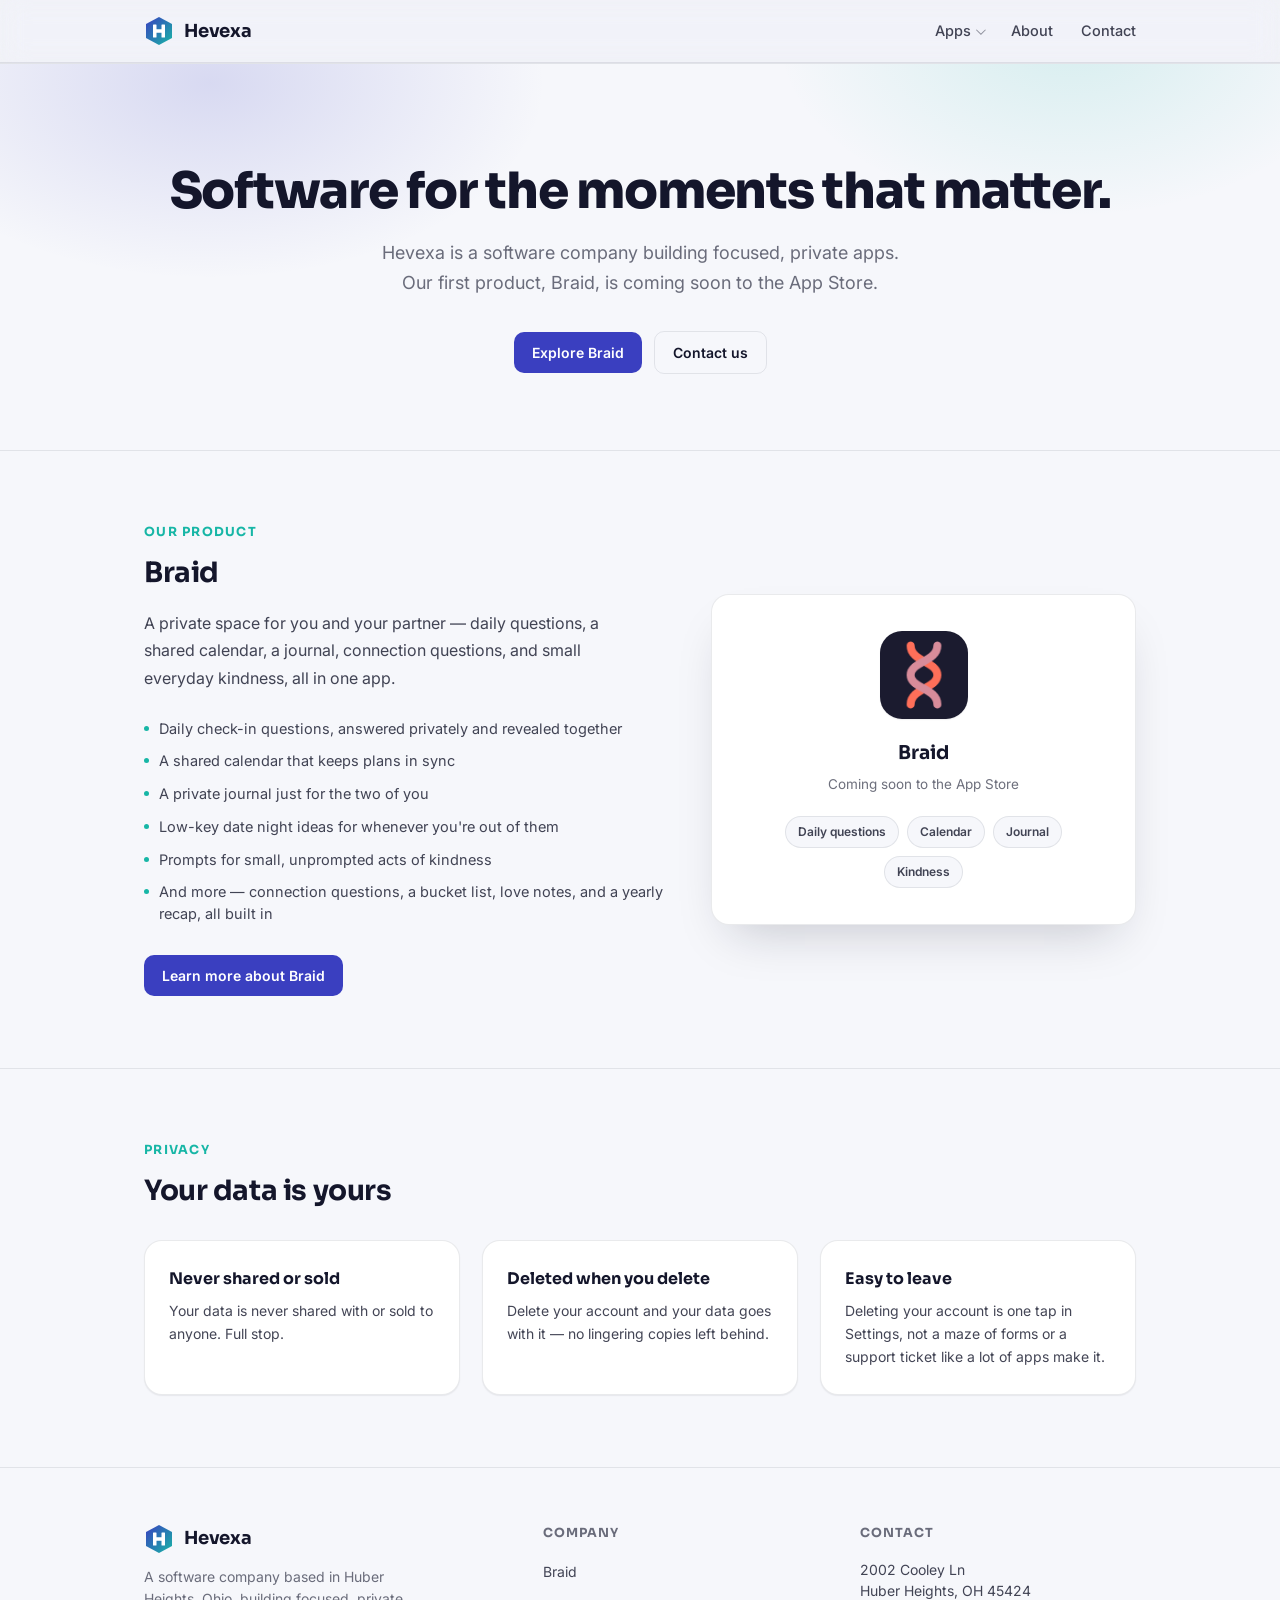
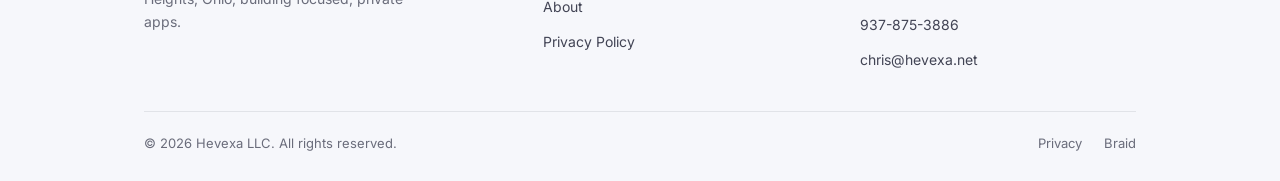
==== index.html @ f5523783 "Add hevexa.net's own privacy policy page Previously the footer's "Privacy Policy" link pointed off-s" ====
<!DOCTYPE html>
<html lang="en">
<head>
<meta charset="UTF-8">
<meta name="viewport" content="width=device-width, initial-scale=1.0">
<title>Hevexa LLC — Software company in Huber Heights, Ohio</title>
<meta name="description" content="Hevexa LLC is a software company based in Huber Heights, Ohio. Our first product, Braid, is a private app for couples — coming soon to the App Store.">
<link rel="canonical" href="https://hevexa.net/">
<link rel="icon" type="image/svg+xml" href="logo.svg">
<link rel="apple-touch-icon" href="logo.svg">
<meta name="theme-color" content="#3A3FC0">

<meta property="og:type" content="website">
<meta property="og:site_name" content="Hevexa">
<meta property="og:title" content="Hevexa LLC">
<meta property="og:description" content="A software company based in Huber Heights, Ohio, building Braid — a private app for couples.">
<meta property="og:url" content="https://hevexa.net/">
<meta property="og:image" content="https://hevexa.net/logo.svg">
<meta name="twitter:card" content="summary">
<meta name="twitter:title" content="Hevexa LLC">
<meta name="twitter:description" content="A software company based in Huber Heights, Ohio, building Braid — a private app for couples.">

<link rel="preconnect" href="https://fonts.googleapis.com">
<link rel="preconnect" href="https://fonts.gstatic.com" crossorigin>
<link href="https://fonts.googleapis.com/css2?family=Sora:wght@600;700;800&family=Inter:wght@400;500;600&display=swap" rel="stylesheet">
<link rel="stylesheet" href="styles.css">

<script type="application/ld+json">
{
  "@context": "https://schema.org",
  "@type": "Organization",
  "name": "Hevexa",
  "legalName": "Hevexa LLC",
  "url": "https://hevexa.net/",
  "logo": "https://hevexa.net/logo.svg",
  "telephone": "+1-937-875-3886",
  "email": "chris@hevexa.net",
  "address": {
    "@type": "PostalAddress",
    "streetAddress": "2002 Cooley Ln",
    "addressLocality": "Huber Heights",
    "addressRegion": "OH",
    "postalCode": "45424",
    "addressCountry": "US"
  },
  "sameAs": [
    "https://braid.hevexa.net/"
  ]
}
</script>
</head>
<body>

<header class="site-header">
  <div class="wrap">
    <a class="brand" href="./">
      <img src="logo.svg" alt="Hevexa">
      <span>Hevexa</span>
    </a>
    <nav class="site-nav">
      <details class="nav-dropdown">
        <summary>Apps</summary>
        <div class="dropdown-menu">
          <a href="#braid">Braid</a>
        </div>
      </details>
      <a href="about.html">About</a>
      <a href="#contact">Contact</a>
    </nav>
  </div>
</header>

<main>
  <section class="hero">
    <div class="wrap">
      <h1>Software for the moments that matter.</h1>
      <p class="lead">Hevexa is a software company building focused, private apps. Our first product, Braid, is coming soon to the App Store.</p>
      <div class="hero-actions">
        <a class="btn btn-primary" href="#braid">Explore Braid</a>
        <a class="btn btn-ghost" href="#contact">Contact us</a>
      </div>
    </div>
  </section>

  <section id="braid">
    <div class="wrap">
      <div class="product-grid">
        <div class="product-copy">
          <h2 class="section-title">Our product</h2>
          <h3 class="section-heading">Braid</h3>
          <p>A private space for you and your partner — daily questions, a shared calendar, a journal, connection questions, and small everyday kindness, all in one app.</p>
          <ul class="feature-list">
            <li>Daily check-in questions, answered privately and revealed together</li>
            <li>A shared calendar that keeps plans in sync</li>
            <li>A private journal just for the two of you</li>
            <li>Low-key date night ideas for whenever you're out of them</li>
            <li>Prompts for small, unprompted acts of kindness</li>
            <li>And more — connection questions, a bucket list, love notes, and a yearly recap, all built in</li>
          </ul>
          <a class="btn btn-primary" href="https://braid.hevexa.net/">Learn more about Braid</a>
        </div>
        <div class="product-visual">
          <div class="icon-frame">
            <img src="braid-icon.png" alt="Braid app icon">
          </div>
          <h4>Braid</h4>
          <p class="store-status">Coming soon to the App Store</p>
          <div class="chip-row">
            <span class="chip">Daily questions</span>
            <span class="chip">Calendar</span>
            <span class="chip">Journal</span>
            <span class="chip">Kindness</span>
          </div>
        </div>
      </div>
    </div>
  </section>

  <section>
    <div class="wrap">
      <h2 class="section-title">Privacy</h2>
      <h3 class="section-heading">Your data is yours</h3>
      <div class="value-grid" style="margin-top:28px;">
        <div class="value-card">
          <h4>Never shared or sold</h4>
          <p>Your data is never shared with or sold to anyone. Full stop.</p>
        </div>
        <div class="value-card">
          <h4>Deleted when you delete</h4>
          <p>Delete your account and your data goes with it — no lingering copies left behind.</p>
        </div>
        <div class="value-card">
          <h4>Easy to leave</h4>
          <p>Deleting your account is one tap in Settings, not a maze of forms or a support ticket like a lot of apps make it.</p>
        </div>
      </div>
    </div>
  </section>

</main>

<footer class="site-footer" id="contact">
  <div class="wrap">
    <div class="footer-grid">
      <div class="footer-brand">
        <a class="brand" href="./">
          <img src="logo.svg" alt="Hevexa">
          <span>Hevexa</span>
        </a>
        <p>A software company based in Huber Heights, Ohio, building focused, private apps.</p>
      </div>
      <div class="footer-col">
        <h5>Company</h5>
        <ul>
          <li><a href="#braid">Braid</a></li>
          <li><a href="about.html">About</a></li>
          <li><a href="privacy.html">Privacy Policy</a></li>
        </ul>
      </div>
      <div class="footer-col">
        <h5>Contact</h5>
        <ul>
          <li class="plain">2002 Cooley Ln<br>Huber Heights, OH 45424</li>
          <li><a href="tel:+19378753886">937-875-3886</a></li>
          <li><a href="mailto:chris@hevexa.net">chris@hevexa.net</a></li>
        </ul>
      </div>
    </div>
    <div class="footer-bottom">
      <p>&copy; 2026 Hevexa LLC. All rights reserved.</p>
      <p class="legal-links">
        <a href="privacy.html">Privacy</a>
        <a href="https://braid.hevexa.net/">Braid</a>
      </p>
    </div>
  </div>
</footer>

<script>
document.addEventListener('click', function (e) {
  document.querySelectorAll('.nav-dropdown[open]').forEach(function (d) {
    if (!d.contains(e.target)) d.removeAttribute('open');
  });
});
</script>

</body>
</html>
---- styles.css ----
:root {
  --ink: #14162B;
  --ink-rgb: 20, 22, 43;
  --muted: rgba(var(--ink-rgb), 0.62);
  --muted-strong: rgba(var(--ink-rgb), 0.8);
  --bg: #F6F7FB;
  --card-bg: #FFFFFF;
  --line: rgba(var(--ink-rgb), 0.09);
  --indigo: #3A3FC0;
  --indigo-dark: #2D30A0;
  --teal: #17B6A6;
  --accent-bg: rgba(58, 63, 192, 0.08);
  --shadow-sm: 0 1px 2px rgba(20, 22, 43, 0.04), 0 1px 1px rgba(20, 22, 43, 0.03);
  --shadow-lg: 0 24px 48px -20px rgba(20, 22, 43, 0.22);
  --radius: 18px;
  --radius-sm: 12px;
}

@media (prefers-color-scheme: dark) {
  :root {
    --ink: #EDEEF7;
    --ink-rgb: 237, 238, 247;
    --bg: #0D0E1C;
    --card-bg: #171929;
    --line: rgba(237, 238, 247, 0.1);
    --indigo: #7B7FE8;
    --indigo-dark: #9498F0;
    --teal: #2FD6C4;
    --accent-bg: rgba(123, 127, 232, 0.14);
    --shadow-sm: 0 1px 2px rgba(0, 0, 0, 0.3);
    --shadow-lg: 0 24px 48px -20px rgba(0, 0, 0, 0.6);
  }
}

* {
  box-sizing: border-box;
}

html {
  scroll-behavior: smooth;
}

body {
  margin: 0;
  background: var(--bg);
  color: var(--ink);
  font-family: 'Inter', -apple-system, BlinkMacSystemFont, sans-serif;
  line-height: 1.5;
  -webkit-font-smoothing: antialiased;
}

a {
  color: var(--indigo-dark);
}

.wrap {
  max-width: 1040px;
  margin: 0 auto;
  padding: 0 24px;
}

/* Header */

header.site-header {
  position: sticky;
  top: 0;
  z-index: 20;
  background: rgba(var(--ink-rgb), 0.02);
  backdrop-filter: blur(14px) saturate(1.4);
  -webkit-backdrop-filter: blur(14px) saturate(1.4);
  border-bottom: 1px solid var(--line);
}

.site-header .wrap {
  display: flex;
  align-items: center;
  justify-content: space-between;
  padding-top: 16px;
  padding-bottom: 16px;
}

.brand {
  display: flex;
  align-items: center;
  gap: 10px;
  text-decoration: none;
  color: var(--ink);
}

.brand img {
  width: 30px;
  height: 30px;
  display: block;
}

.brand span {
  font-family: 'Sora', sans-serif;
  font-weight: 700;
  font-size: 18px;
  letter-spacing: -0.01em;
}

nav.site-nav {
  display: flex;
  align-items: center;
  gap: 28px;
}

nav.site-nav a {
  color: var(--muted-strong);
  text-decoration: none;
  font-size: 14.5px;
  font-weight: 500;
  transition: color 0.15s ease;
}

nav.site-nav a:hover {
  color: var(--indigo-dark);
}

.nav-dropdown {
  position: relative;
}

.nav-dropdown summary {
  list-style: none;
  cursor: pointer;
  display: flex;
  align-items: center;
  gap: 5px;
  color: var(--muted-strong);
  font-size: 14.5px;
  font-weight: 500;
  transition: color 0.15s ease;
}

.nav-dropdown summary::-webkit-details-marker {
  display: none;
}

.nav-dropdown summary::after {
  content: "";
  width: 6px;
  height: 6px;
  border-right: 1.5px solid currentColor;
  border-bottom: 1.5px solid currentColor;
  transform: rotate(45deg) translateY(-2px);
  opacity: 0.55;
  transition: transform 0.15s ease;
}

.nav-dropdown[open] summary::after {
  transform: rotate(-135deg) translateY(2px);
}

.nav-dropdown summary:hover,
.nav-dropdown[open] summary {
  color: var(--indigo-dark);
}

.nav-dropdown .dropdown-menu {
  position: absolute;
  top: calc(100% + 16px);
  left: 0;
  min-width: 160px;
  background: var(--card-bg);
  border: 1px solid var(--line);
  border-radius: var(--radius-sm);
  box-shadow: var(--shadow-lg);
  padding: 8px;
  display: flex;
  flex-direction: column;
  gap: 2px;
}

.nav-dropdown .dropdown-menu a {
  display: block;
  padding: 9px 12px;
  border-radius: 8px;
  color: var(--muted-strong);
  text-decoration: none;
  font-size: 14px;
  font-weight: 500;
}

.nav-dropdown .dropdown-menu a:hover {
  background: var(--accent-bg);
  color: var(--indigo-dark);
}

/* Buttons */

.btn {
  display: inline-flex;
  align-items: center;
  gap: 6px;
  text-decoration: none;
  font-size: 14px;
  font-weight: 600;
  padding: 10px 18px;
  border-radius: 10px;
  border: none;
  cursor: pointer;
  transition: opacity 0.15s ease, transform 0.15s ease;
}

.btn-primary {
  background: var(--indigo);
  color: #fff;
}

.btn-primary:hover {
  opacity: 0.92;
}

.btn-ghost {
  background: transparent;
  color: var(--ink);
  border: 1px solid var(--line);
}

.btn-ghost:hover {
  border-color: rgba(var(--ink-rgb), 0.25);
}

.btn-sm {
  padding: 8px 16px;
  font-size: 13.5px;
}

/* Hero */

.hero {
  position: relative;
  padding: 100px 0 76px;
  text-align: center;
  overflow: hidden;
}

.hero::before {
  content: "";
  position: absolute;
  inset: -20% -10% auto -10%;
  height: 480px;
  background:
    radial-gradient(480px 280px at 22% 20%, rgba(58, 63, 192, 0.16), transparent 70%),
    radial-gradient(420px 260px at 78% 10%, rgba(23, 182, 166, 0.14), transparent 70%);
  pointer-events: none;
  z-index: -1;
}

.hero h1 {
  font-family: 'Sora', sans-serif;
  font-weight: 800;
  font-size: 50px;
  line-height: 1.08;
  letter-spacing: -0.025em;
  margin: 0 0 20px;
}

.hero p.lead {
  max-width: 520px;
  margin: 0 auto 34px;
  color: var(--muted);
  font-size: 18px;
  line-height: 1.65;
}

.hero-actions {
  display: flex;
  align-items: center;
  justify-content: center;
  gap: 12px;
  flex-wrap: wrap;
}

/* Sections */

section {
  padding: 72px 0;
  border-top: 1px solid var(--line);
}

.section-head {
  margin-bottom: 36px;
}

h2.section-title {
  font-family: 'Sora', sans-serif;
  font-weight: 700;
  font-size: 12.5px;
  text-transform: uppercase;
  letter-spacing: 0.1em;
  color: var(--teal);
  margin: 0 0 10px;
}

h3.section-heading {
  font-family: 'Sora', sans-serif;
  font-weight: 700;
  font-size: 28px;
  letter-spacing: -0.015em;
  margin: 0;
}

/* Product / Braid */

.product-grid {
  display: grid;
  grid-template-columns: 1.1fr 0.9fr;
  gap: 48px;
  align-items: center;
}

.product-copy p {
  color: var(--muted-strong);
  font-size: 16px;
  line-height: 1.7;
  max-width: 460px;
  margin: 16px 0 26px;
}

.feature-list {
  list-style: none;
  margin: 0 0 30px;
  padding: 0;
  display: grid;
  gap: 11px;
}

.feature-list li {
  display: flex;
  align-items: baseline;
  gap: 10px;
  font-size: 14.5px;
  color: var(--muted-strong);
}

.feature-list li::before {
  content: "";
  width: 5px;
  height: 5px;
  border-radius: 50%;
  background: var(--teal);
  flex-shrink: 0;
  transform: translateY(-3px);
}

.product-visual {
  background: var(--card-bg);
  border: 1px solid var(--line);
  border-radius: var(--radius);
  box-shadow: var(--shadow-lg);
  padding: 36px 30px;
  text-align: center;
}

.product-visual .icon-frame {
  width: 88px;
  height: 88px;
  border-radius: 22px;
  margin: 0 auto 20px;
  overflow: hidden;
  box-shadow: var(--shadow-sm);
}

.product-visual .icon-frame img {
  width: 100%;
  height: 100%;
  display: block;
}

.product-visual h4 {
  font-family: 'Sora', sans-serif;
  font-size: 19px;
  margin: 0 0 6px;
}

.product-visual .store-status {
  font-size: 13.5px;
  color: var(--muted);
  margin: 0 0 22px;
}

.chip-row {
  display: flex;
  flex-wrap: wrap;
  gap: 8px;
  justify-content: center;
}

.chip {
  font-size: 12px;
  font-weight: 600;
  color: var(--muted-strong);
  background: var(--bg);
  border: 1px solid var(--line);
  padding: 6px 12px;
  border-radius: 999px;
}

/* About */

.prose p {
  color: var(--muted-strong);
  font-size: 16px;
  line-height: 1.75;
  max-width: 640px;
}

.page-intro {
  padding: 88px 0 8px;
  text-align: center;
}

.page-intro h1 {
  font-family: 'Sora', sans-serif;
  font-weight: 800;
  font-size: 42px;
  letter-spacing: -0.02em;
  margin: 0 0 16px;
}

.page-intro p.lead {
  max-width: 560px;
  margin: 0 auto;
  color: var(--muted);
  font-size: 17px;
  line-height: 1.65;
}

.value-grid {
  display: grid;
  grid-template-columns: repeat(3, 1fr);
  gap: 22px;
}

.value-card {
  background: var(--card-bg);
  border: 1px solid var(--line);
  border-radius: var(--radius);
  padding: 26px 24px;
  box-shadow: var(--shadow-sm);
}

.value-card h4 {
  font-family: 'Sora', sans-serif;
  font-size: 16px;
  margin: 0 0 8px;
}

.value-card p {
  color: var(--muted-strong);
  font-size: 14px;
  line-height: 1.65;
  margin: 0;
}

.cta-band {
  text-align: center;
}

.cta-band h3.section-heading {
  margin-bottom: 14px;
}

.cta-band .hero-actions {
  display: flex;
  align-items: center;
  justify-content: center;
  gap: 12px;
  flex-wrap: wrap;
  margin-top: 22px;
}

/* Footer */

footer.site-footer {
  border-top: 1px solid var(--line);
  padding: 56px 0 28px;
}

.footer-grid {
  display: grid;
  grid-template-columns: 1.3fr 1fr 1fr;
  gap: 40px;
  padding-bottom: 40px;
}

.footer-brand .brand {
  margin-bottom: 12px;
}

.footer-brand p {
  color: var(--muted);
  font-size: 14px;
  line-height: 1.6;
  max-width: 260px;
  margin: 0;
}

.footer-col h5 {
  font-family: 'Sora', sans-serif;
  font-size: 12.5px;
  text-transform: uppercase;
  letter-spacing: 0.08em;
  color: var(--muted);
  margin: 0 0 16px;
  font-weight: 700;
}

.footer-col ul {
  list-style: none;
  margin: 0;
  padding: 0;
  display: grid;
  gap: 11px;
}

.footer-col a {
  color: var(--muted-strong);
  text-decoration: none;
  font-size: 14px;
}

.footer-col a:hover {
  color: var(--indigo-dark);
}

.footer-col .plain {
  color: var(--muted-strong);
  font-size: 14px;
}

.footer-bottom {
  border-top: 1px solid var(--line);
  padding-top: 22px;
  display: flex;
  justify-content: space-between;
  align-items: center;
  flex-wrap: wrap;
  gap: 12px;
}

.footer-bottom p {
  margin: 0;
  font-size: 13px;
  color: var(--muted);
}

.footer-bottom .legal-links a {
  color: var(--muted);
  text-decoration: none;
  margin-left: 18px;
  font-size: 13px;
}

.footer-bottom .legal-links a:hover {
  color: var(--indigo-dark);
}

@media (max-width: 760px) {
  .hero h1 {
    font-size: 36px;
  }
  .product-grid,
  .value-grid {
    grid-template-columns: 1fr;
  }
  .page-intro h1 {
    font-size: 32px;
  }
  .product-visual {
    order: -1;
  }
  .footer-grid {
    grid-template-columns: 1fr;
    gap: 28px;
  }
  .footer-bottom {
    flex-direction: column;
    align-items: flex-start;
  }
  .footer-bottom .legal-links a {
    margin-left: 0;
    margin-right: 16px;
  }
}
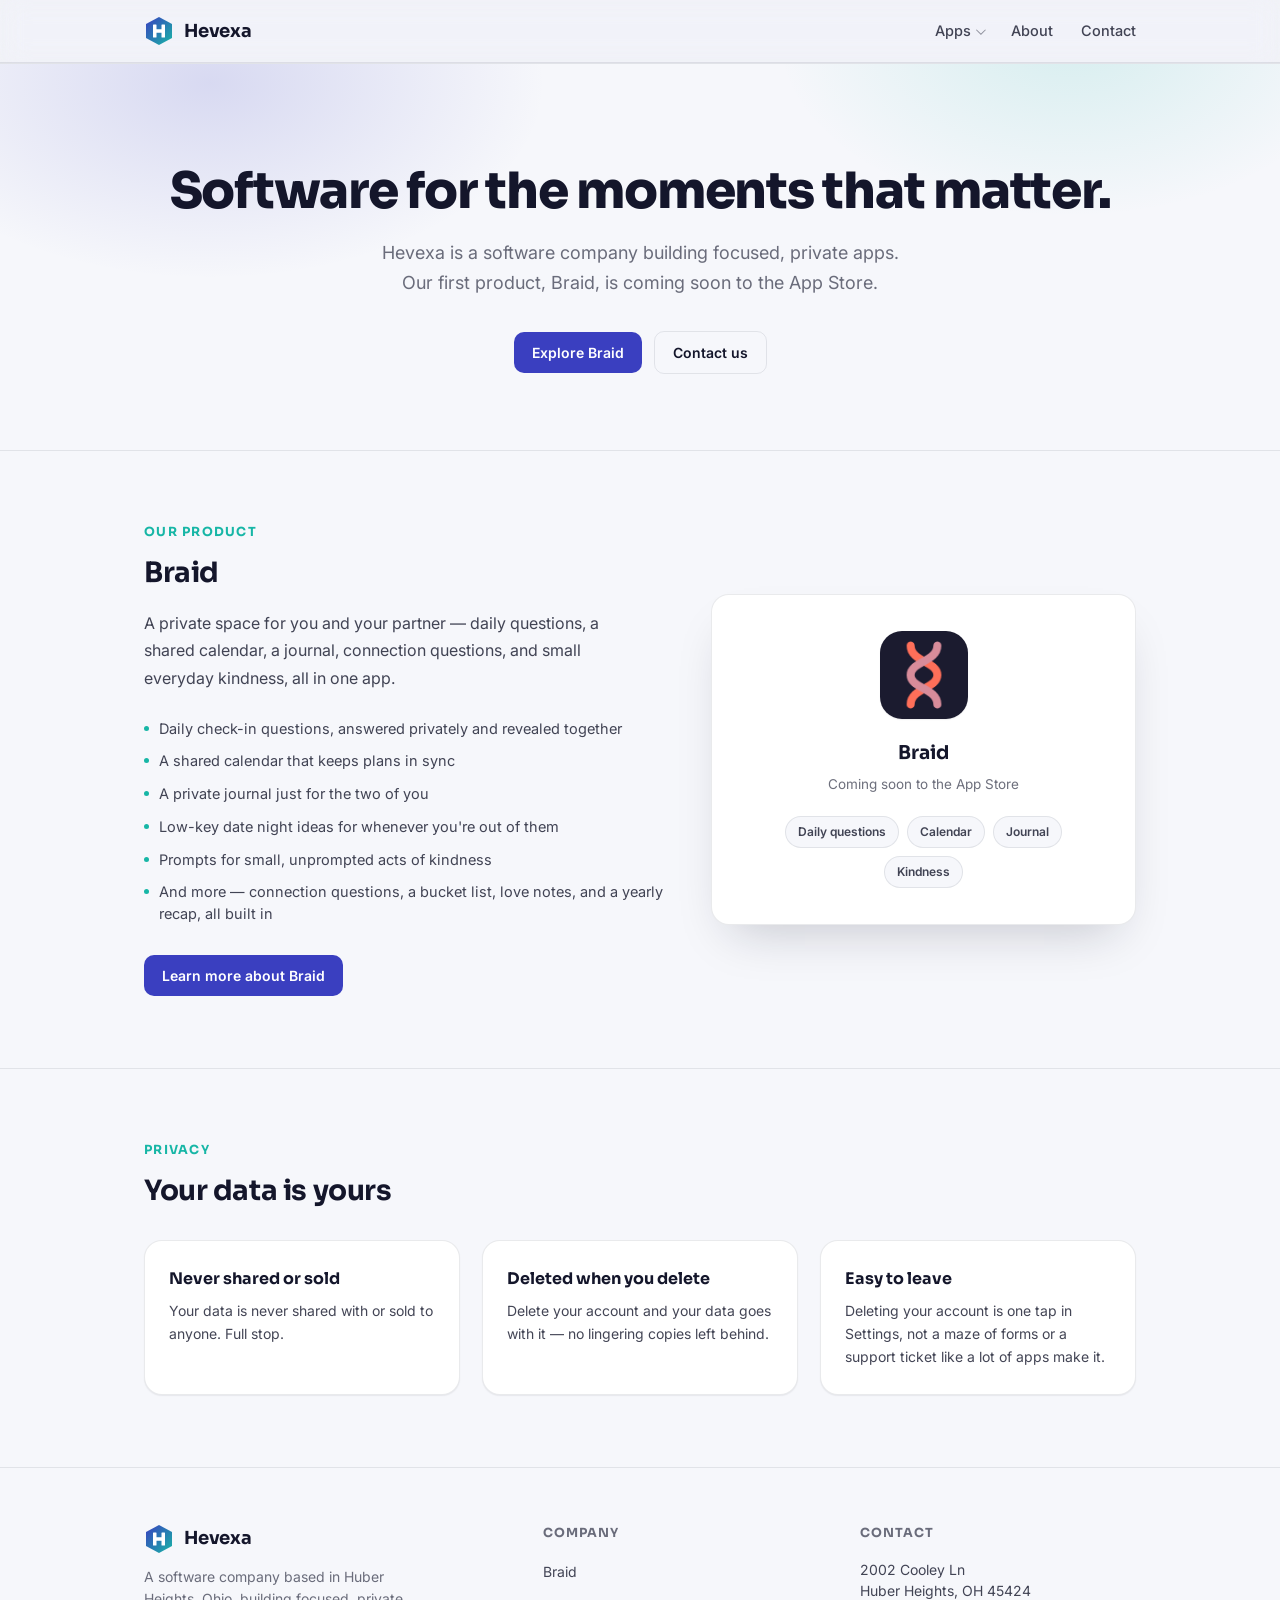
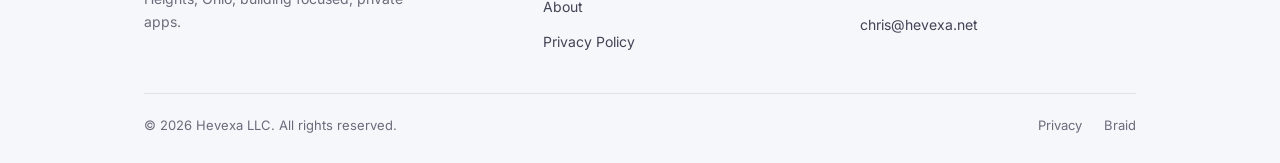
==== commit 962c3fed: "Remove phone number from all pages Drops it from the index/about footers and the JSON-LD Organizatio" ====
--- a/index.html
+++ b/index.html
@@ -33,7 +33,6 @@
   "legalName": "Hevexa LLC",
   "url": "https://hevexa.net/",
   "logo": "https://hevexa.net/logo.svg",
-  "telephone": "+1-937-875-3886",
   "email": "chris@hevexa.net",
   "address": {
     "@type": "PostalAddress",
@@ -161,7 +160,6 @@
         <h5>Contact</h5>
         <ul>
           <li class="plain">2002 Cooley Ln<br>Huber Heights, OH 45424</li>
-          <li><a href="tel:+19378753886">937-875-3886</a></li>
           <li><a href="mailto:chris@hevexa.net">chris@hevexa.net</a></li>
         </ul>
       </div>
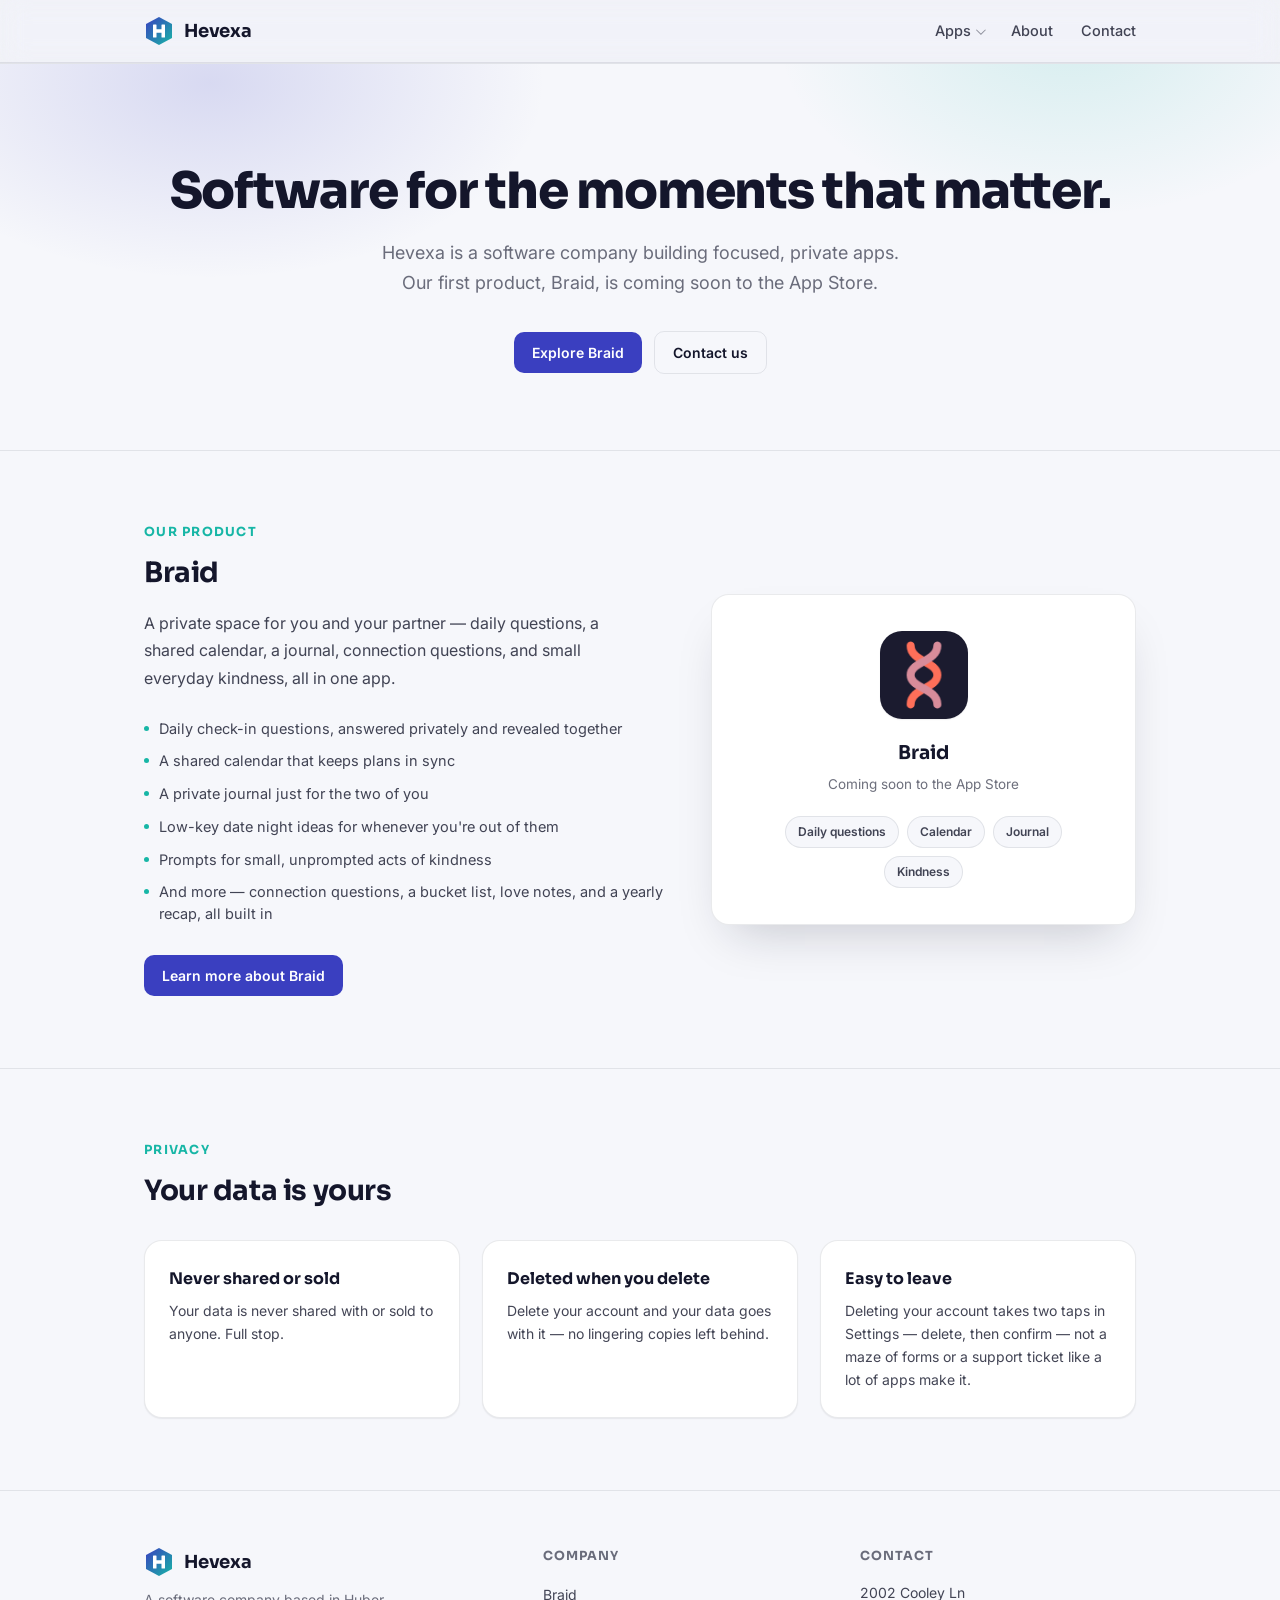
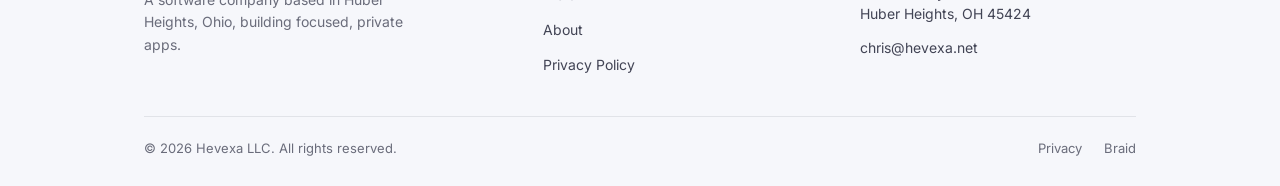
==== commit d5510df9: "Correct account deletion copy to two taps It's delete + confirm, not a single tap." ====
--- a/index.html
+++ b/index.html
@@ -130,7 +130,7 @@
         </div>
         <div class="value-card">
           <h4>Easy to leave</h4>
-          <p>Deleting your account is one tap in Settings, not a maze of forms or a support ticket like a lot of apps make it.</p>
+          <p>Deleting your account takes two taps in Settings — delete, then confirm — not a maze of forms or a support ticket like a lot of apps make it.</p>
         </div>
       </div>
     </div>
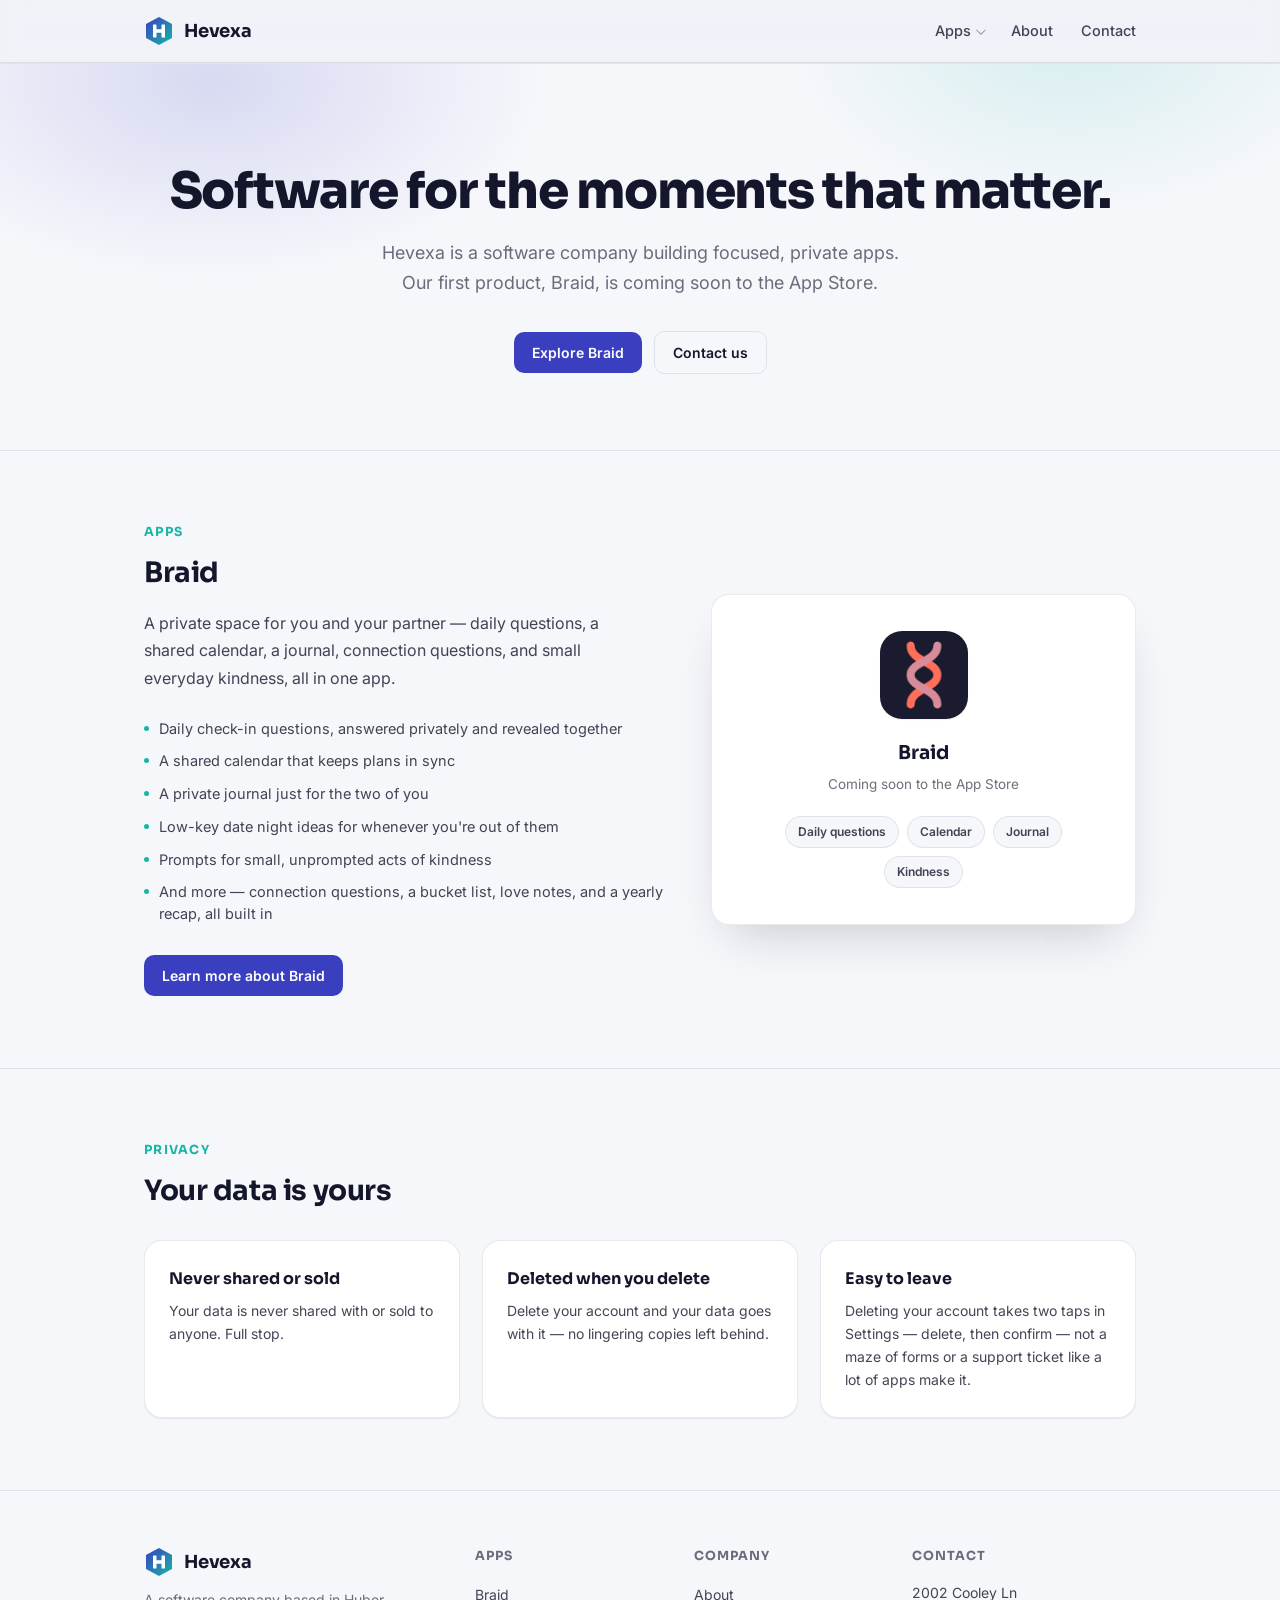
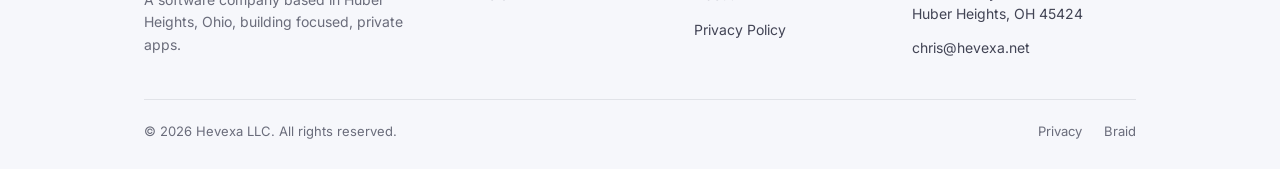
==== commit c0423500: "Split "Braid" out of the Company footer column into its own Apps column Braid is a product, not the " ====
--- a/index.html
+++ b/index.html
@@ -85,7 +85,7 @@
     <div class="wrap">
       <div class="product-grid">
         <div class="product-copy">
-          <h2 class="section-title">Our product</h2>
+          <h2 class="section-title">Apps</h2>
           <h3 class="section-heading">Braid</h3>
           <p>A private space for you and your partner — daily questions, a shared calendar, a journal, connection questions, and small everyday kindness, all in one app.</p>
           <ul class="feature-list">
@@ -149,9 +149,14 @@
         <p>A software company based in Huber Heights, Ohio, building focused, private apps.</p>
       </div>
       <div class="footer-col">
+        <h5>Apps</h5>
+        <ul>
+          <li><a href="#braid">Braid</a></li>
+        </ul>
+      </div>
+      <div class="footer-col">
         <h5>Company</h5>
         <ul>
-          <li><a href="#braid">Braid</a></li>
           <li><a href="about.html">About</a></li>
           <li><a href="privacy.html">Privacy Policy</a></li>
         </ul>
--- a/styles.css
+++ b/styles.css
@@ -482,7 +482,7 @@
 
 .footer-grid {
   display: grid;
-  grid-template-columns: 1.3fr 1fr 1fr;
+  grid-template-columns: 1.3fr 0.8fr 0.8fr 1fr;
   gap: 40px;
   padding-bottom: 40px;
 }
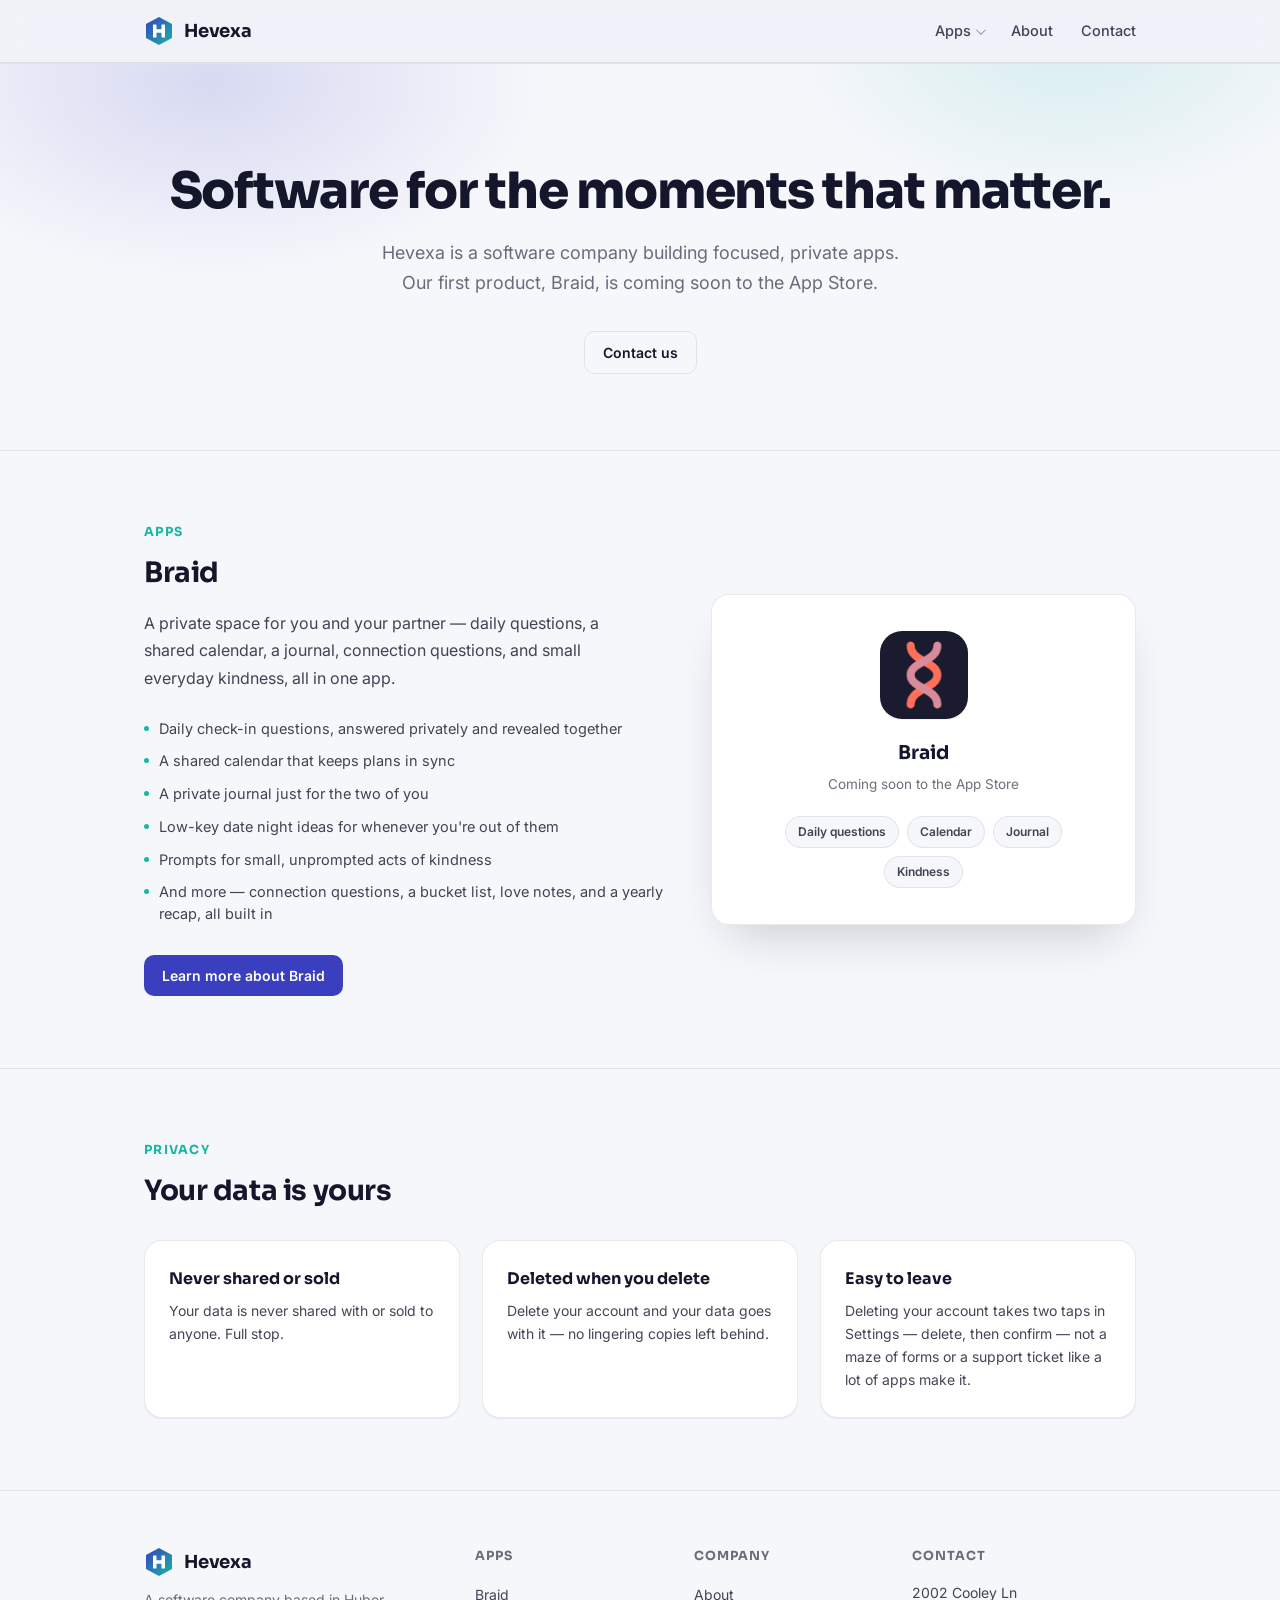
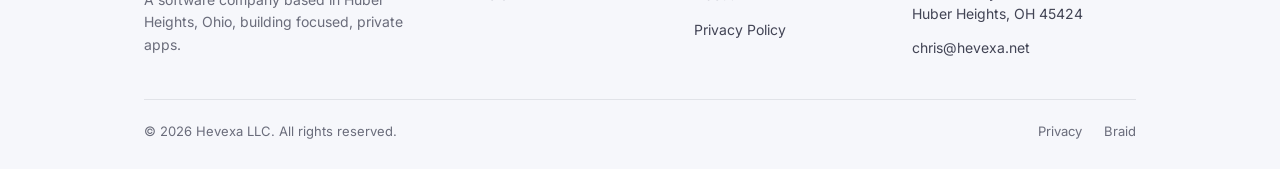
==== commit 770df0a8: "Remove "Explore Braid" button from the hero Leaves "Contact us" as the sole hero CTA. Braid still ha" ====
--- a/index.html
+++ b/index.html
@@ -75,7 +75,6 @@
       <h1>Software for the moments that matter.</h1>
       <p class="lead">Hevexa is a software company building focused, private apps. Our first product, Braid, is coming soon to the App Store.</p>
       <div class="hero-actions">
-        <a class="btn btn-primary" href="#braid">Explore Braid</a>
         <a class="btn btn-ghost" href="#contact">Contact us</a>
       </div>
     </div>
